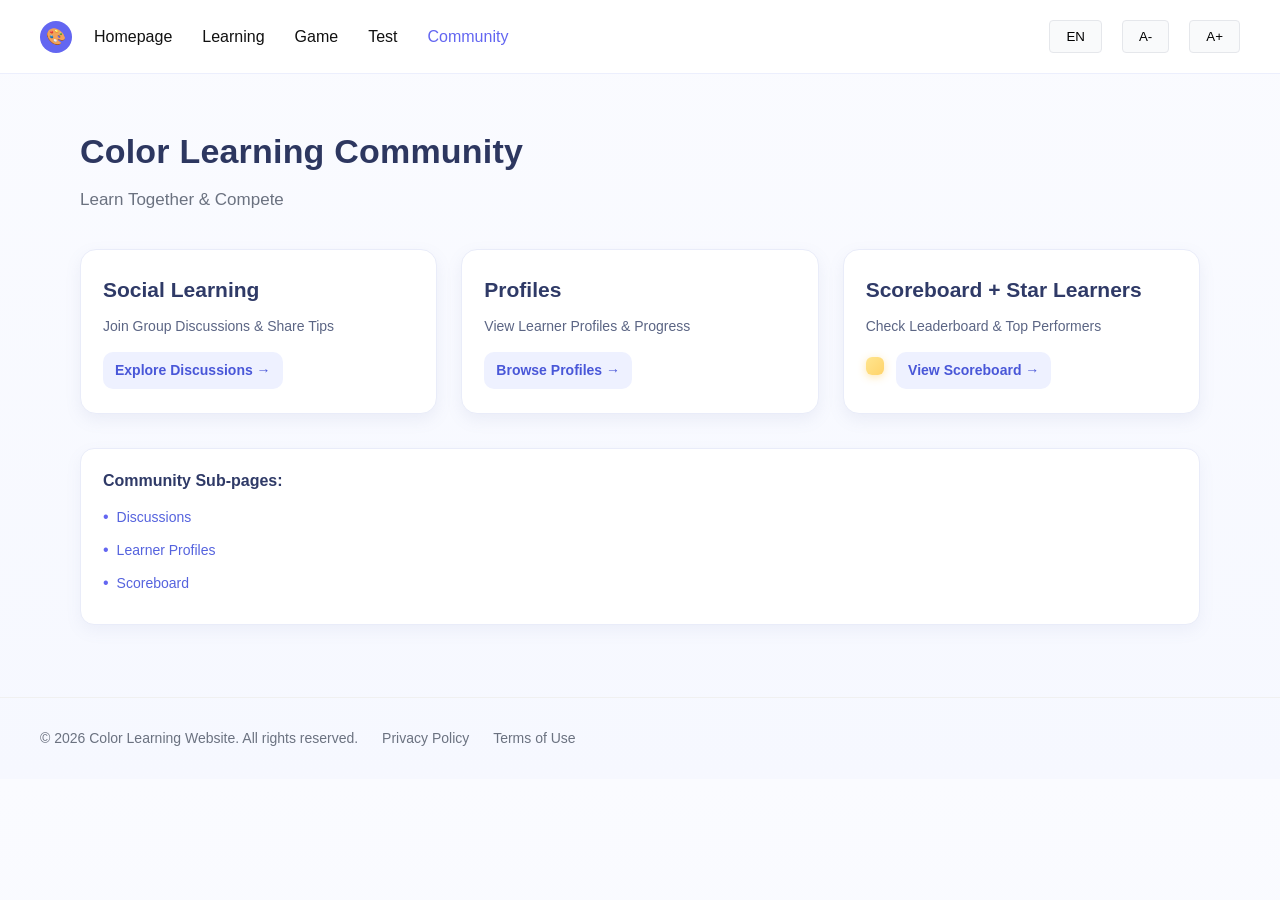
==== color-learning/community.html @ 0b90c2c2 "feat: 美化community界面UI设计" ====
<!DOCTYPE html>
<html lang="en">
<head>
    <meta charset="UTF-8">
    <meta name="viewport" content="width=device-width, initial-scale=1.0">
    <title>Community - Color Learning</title>
    <link rel="stylesheet" href="styles.css">
    <style>
        body {
            font-family: "Inter", "Segoe UI", Arial, sans-serif;
            background: linear-gradient(180deg, #fafbff 0%, #f6f8ff 100%);
            color: #1f2937;
        }

        nav {
            background: rgba(255, 255, 255, 0.88);
            backdrop-filter: blur(6px);
            border-bottom: 1px solid #eceffd;
        }

        .container {
            padding-top: 52px;
            padding-bottom: 72px;
        }

        .page-title {
            font-size: 34px;
            font-weight: 700;
            color: #2d3760;
            margin-bottom: 10px;
            letter-spacing: 0.2px;
        }

        .page-subtitle {
            font-size: 17px;
            color: #6b7280;
            margin-bottom: 36px;
        }

        .community-modules {
            gap: 24px;
            margin-bottom: 34px;
        }

        .module {
            padding: 24px 22px;
            border: 1px solid #e9ecf9;
            border-radius: 16px;
            background: #ffffff;
            box-shadow: 0 6px 16px rgba(115, 126, 175, 0.1);
            transition: transform 0.18s ease, box-shadow 0.2s ease, border-color 0.2s ease;
        }

        .module:hover {
            transform: translateY(-2px);
            box-shadow: 0 12px 22px rgba(115, 126, 175, 0.14);
            border-color: #dce2fb;
        }

        .module h3 {
            margin-bottom: 10px;
            color: #2f3a67;
            font-size: 21px;
        }

        .module p {
            margin-bottom: 14px;
            color: #5b6584;
            line-height: 1.65;
        }

        .module-link {
            display: inline-flex;
            align-items: center;
            gap: 4px;
            padding: 8px 12px;
            border-radius: 10px;
            color: #4957d8;
            font-weight: 600;
            text-decoration: none;
            background: #eef1ff;
            transition: background-color 0.2s ease, color 0.2s ease;
        }

        .module-link:hover {
            text-decoration: none;
            color: #3241c8;
            background: #e4e9ff;
        }

        .star-badge {
            width: 18px;
            height: 18px;
            border-radius: 6px;
            background: linear-gradient(135deg, #ffe58f 0%, #ffd36a 100%);
            box-shadow: 0 2px 8px rgba(255, 201, 82, 0.45);
            margin-right: 8px;
        }

        .subpages-list {
            margin-top: 8px;
            padding: 20px 22px;
            border-top: none;
            border: 1px solid #e9ecf9;
            border-radius: 14px;
            background: #ffffff;
            box-shadow: 0 6px 16px rgba(115, 126, 175, 0.08);
        }

        .subpages-list h4 {
            margin-bottom: 12px;
            color: #2f3a67;
        }

        .subpages-list li {
            margin-bottom: 9px;
        }

        .subpages-list a {
            color: #5563de;
            font-weight: 500;
        }

        .subpages-list a:hover {
            color: #3a49cb;
            text-decoration: underline;
        }
    </style>
</head>
<body>
    <nav>
        <div class="logo">🎨</div>
        <ul>
            <li><a href="index.html">Homepage</a></li>
            <li><a href="learning.html">Learning</a></li>
            <li><a href="game.html">Game</a></li>
            <li><a href="test.html">Test</a></li>
            <li><a href="community.html" class="active">Community</a></li>
        </ul>
        <div class="nav-right">
            <button class="lang-btn">EN</button>
            <button class="font-btn">A-</button>
            <button class="font-btn">A+</button>
        </div>
    </nav>

    <div class="container">
        <h1 class="page-title">Color Learning Community</h1>
        <p class="page-subtitle">Learn Together & Compete</p>

        <div class="community-modules">
            <div class="module">
                <h3>Social Learning</h3>
                <p>Join Group Discussions & Share Tips</p>
                <a href="discussions.html" class="module-link">Explore Discussions →</a>
            </div>
            <div class="module">
                <h3>Profiles</h3>
                <p>View Learner Profiles & Progress</p>
                <a href="profiles.html" class="module-link">Browse Profiles →</a>
            </div>
            <div class="module">
                <h3>Scoreboard + Star Learners</h3>
                <p>Check Leaderboard & Top Performers</p>
                <span class="star-badge"></span>
                <a href="scoreboard.html" class="module-link">View Scoreboard →</a>
            </div>
        </div>

        <div class="subpages-list">
            <h4>Community Sub-pages:</h4>
            <ul>
                <li><a href="discussions.html">Discussions</a></li>
                <li><a href="profiles.html">Learner Profiles</a></li>
                <li><a href="scoreboard.html">Scoreboard</a></li>
            </ul>
        </div>
    </div>

    <footer>
        <p>© 2026 Color Learning Website. All rights reserved.
            <a href="#">Privacy Policy</a>
            <a href="#">Terms of Use</a>
        </p>
    </footer>
</body>
</html>
---- color-learning/styles.css ----
/* ==============================================
   GLOBAL STYLES - Core styling for entire website
   ============================================== */
* {
    margin: 0;
    padding: 0;
    box-sizing: border-box;
    font-family: 'Inter', sans-serif;
}

body {
    background-color: #FFFFFF;
    color: #111111;
    line-height: 1.5;
}

/* Navigator Style*/
nav {
    padding: 20px 40px;
    border-bottom: 1px solid #f0f0f0;
    display: flex;
    align-items: center;
    gap: 12px;
}

.logo {
    width: 32px;
    height: 32px;
    background-color: #6366F1;
    border-radius: 50%;
    display: flex;
    align-items: center;
    justify-content: center;
    color: white;
    font-weight: bold;
    margin-right: 10px;
}

nav ul {
    list-style: none;
    display: flex;
    gap: 30px;
}

nav a {
    text-decoration: none;
    color: #111111;
    font-weight: 500;
    transition: color 0.2s;
}

nav a.active {
    color: #6366F1;
}

nav a:hover {
    color: #6366F1;
    text-decoration: underline;
}

.nav-right {
    margin-left: auto;
    display: flex;
    gap: 20px;
    align-items: center;
}

.lang-btn, .font-btn {
    padding: 8px 16px;
    border: 1px solid #E5E7EB;
    background: #F9FAFB;
    border-radius: 4px;
    cursor: pointer;
    font-weight: 500;
}

/* 页面容器 */
.container {
    max-width: 1200px;
    margin: 0 auto;
    padding: 60px 40px;
}

/* 通用页面标题 */
.page-title {
    font-size: 24px;
    font-weight: 600;
    margin-bottom: 8px;
}

.page-subtitle {
    font-size: 16px;
    color: #6B7280;
    margin-bottom: 50px;
}

/* 返回链接 */
.back-link {
    color: #6366F1;
    text-decoration: none;
    font-size: 14px;
    margin-bottom: 20px;
    display: inline-block;
}

.back-link:hover {
    text-decoration: underline;
}

/* 首页样式 */
.hero {
    display: flex;
    justify-content: space-between;
    align-items: center;
    margin-bottom: 60px;
}

.hero-text h1 {
    font-size: 22px;
    font-weight: 600;
    margin-bottom: 10px;
}

.hero-text p {
    font-size: 16px;
    color: #6B7280;
}

.hero-colors {
    display: flex;
    gap: 20px;
}

.color-block {
    width: 80px;
    height: 80px;
    border-radius: 4px;
}

.red { background-color: #FECDD3; }
.green { background-color: #D1FAE5; }
.blue { background-color: #E0E7FF; }

/* 轮播图样式 */
.carousel {
    display: flex;
    flex-direction: column;
    align-items: center;
    gap: 20px;
    margin-bottom: 60px;
}

.carousel-main {
    display: flex;
    align-items: center;
    gap: 60px;
}

.carousel-btn {
    padding: 10px 20px;
    border: 1px solid #D1D5DB;
    background: #FFFFFF;
    cursor: pointer;
    transition: background 0.2s;
}

.carousel-btn:hover {
    background: #F3F4F6;
}

.carousel-content {
    text-align: center;
}

.carousel-color {
    width: 120px;
    height: 120px;
    margin: 0 auto 15px;
    border-radius: 4px;
}

.carousel-content h3 {
    font-size: 20px;
    font-weight: 600;
    margin-bottom: 8px;
}

.carousel-content p {
    font-size: 14px;
    color: #6B7280;
    margin-bottom: 20px;
}

.carousel-dots {
    display: flex;
    gap: 8px;
}

.dot {
    width: 10px;
    height: 10px;
    border-radius: 50%;
    background: #D1D5DB;
}

.dot.active {
    background: #6366F1;
}

.carousel-desc {
    font-size: 14px;
    color: #6B7280;
    text-align: center;
}

/* 广告横幅 */
.ad-banner {
    text-align: center;
    padding: 10px;
    border-top: 1px solid #f0f0f0;
    font-size: 14px;
    font-weight: 500;
}

/* 学习页面样式 */
.cards-grid {
    display: grid;
    grid-template-columns: repeat(3, 1fr);
    gap: 30px;
}

.card {
    border: 1px solid #E5E7EB;
    padding: 25px;
    border-radius: 4px;
    transition: border-color 0.2s;
}

.card:hover {
    border-color: #6366F1;
}

.card h3 {
    font-size: 20px;
    font-weight: 600;
    margin-bottom: 12px;
}

.card p {
    font-size: 14px;
    color: #4B5563;
}

/* 游戏页面样式 */
.games-grid {
    display: grid;
    grid-template-columns: repeat(2, 1fr);
    gap: 30px;
    margin-bottom: 30px;
}

.game-card {
    display: flex;
    flex-direction: column;
    gap: 15px;
}

.game-color {
    width: 100%;
    height: 180px;
    border-radius: 4px;
}

.game-purple { background-color: #6366F1; }
.game-green { background-color: #22C55E; }

.game-card h3 {
    font-size: 20px;
    font-weight: 600;
}

.game-card p {
    font-size: 14px;
    color: #6B7280;
}

.more-games {
    color: #6366F1;
    text-decoration: none;
    font-size: 16px;
    font-weight: 500;
}

.more-games:hover {
    text-decoration: underline;
}

/* 测试选择页面样式 */
.test-levels {
    display: grid;
    grid-template-columns: repeat(3, 1fr);
    gap: 30px;
    margin-bottom: 60px;
}

.level-card {
    border: 1px solid #E5E7EB;
    padding: 30px;
    border-radius: 12px;
    transition: border-color 0.2s;
    cursor: pointer;
}

.level-card:hover {
    border-color: #6366F1;
}

.level-badge {
    display: inline-block;
    padding: 6px 16px;
    border-radius: 6px;
    font-size: 14px;
    font-weight: 500;
    margin-bottom: 15px;
}

.level-1 { background-color: #E0E7FF; color: #4F46E5; }
.level-2 { background-color: #FEF3C7; color: #D97706; }
.level-3 { background-color: #FEE2E2; color: #DC2626; }

.level-card h3 {
    font-size: 24px;
    font-weight: 600;
    margin-bottom: 12px;
}

.level-card p {
    font-size: 16px;
    color: #6B7280;
    margin-bottom: 20px;
}

.level-card ul {
    list-style: disc;
    margin-left: 20px;
    margin-bottom: 20px;
    color: #4B5563;
}

.level-card li {
    margin-bottom: 8px;
}

.level-meta {
    font-size: 14px;
    color: #6B7280;
}

/* 测试说明页面样式 */
.test-about-container {
    display: grid;
    grid-template-columns: 2fr 1fr;
    gap: 40px;
}

.about-section h2 {
    font-size: 28px;
    font-weight: 600;
    margin-bottom: 20px;
}

.about-section p {
    font-size: 16px;
    color: #6B7280;
    line-height: 1.6;
    margin-bottom: 20px;
}

.features-list {
    list-style: none;
    margin-top: 30px;
}

.features-list li {
    font-size: 16px;
    color: #6B7280;
    margin-bottom: 15px;
    display: flex;
    align-items: center;
    gap: 10px;
}

.features-list li::before {
    content: "✓";
    color: #22C55E;
    font-weight: bold;
    font-size: 20px;
}

.guidelines-card {
    background-color: #E0E7FF;
    padding: 25px;
    border-radius: 12px;
    border-left: 4px solid #6366F1;
}

.guidelines-card h3 {
    font-size: 20px;
    font-weight: 600;
    margin-bottom: 15px;
}

.guidelines-card ul {
    list-style: disc;
    margin-left: 20px;
    color: #374151;
}

.guidelines-card li {
    margin-bottom: 10px;
    font-size: 16px;
}

/* 测试答题页面样式 */
.question-container {
    max-width: 800px;
    margin: 0 auto;
}

.question-header {
    display: flex;
    justify-content: space-between;
    align-items: center;
    margin-bottom: 30px;
}

.question-number {
    font-size: 16px;
    color: #6B7280;
}

.exit-btn {
    padding: 10px 20px;
    border: 1px solid #E5E7EB;
    background: #F3F4F6;
    border-radius: 4px;
    cursor: pointer;
    font-weight: 500;
}

.question-card {
    border: 1px solid #E5E7EB;
    padding: 30px;
    border-radius: 12px;
    margin-bottom: 30px;
}

.question-card h3 {
    font-size: 24px;
    font-weight: 600;
    margin-bottom: 25px;
}

.option {
    border: 1px solid #D1D5DB;
    padding: 15px 20px;
    border-radius: 6px;
    margin-bottom: 15px;
    cursor: pointer;
    transition: all 0.2s;
    font-size: 16px;
}

.option:hover {
    border-color: #6366F1;
}

.option.correct {
    background-color: #D1FAE5;
    border-color: #22C55E;
}

.option.incorrect {
    background-color: #FEE2E2;
    border-color: #EF4444;
}

.feedback-card {
    padding: 20px;
    border-radius: 12px;
    margin-top: 20px;
    display: none;
}

.feedback-card.correct {
    background-color: #D1FAE5;
    border-left: 4px solid #22C55E;
    display: block;
}

.feedback-card.incorrect {
    background-color: #FEE2E2;
    border-left: 4px solid #EF4444;
    display: block;
}

.feedback-card h4 {
    font-size: 16px;
    font-weight: 600;
    margin-bottom: 10px;
}

.feedback-card p {
    font-size: 14px;
    color: #374151;
    line-height: 1.5;
}

.next-btn {
    background-color: #6366F1;
    color: white;
    border: none;
    padding: 12px 25px;
    border-radius: 4px;
    cursor: pointer;
    font-size: 16px;
    font-weight: 500;
    display: none;
}

.next-btn.active {
    display: block;
}

.progress-bar {
    display: flex;
    gap: 8px;
    margin-top: 30px;
}

.progress-dot {
    flex: 1;
    height: 8px;
    background-color: #E5E7EB;
    border-radius: 4px;
}

.progress-dot.active {
    background-color: #6366F1;
}

/* 社区首页样式 */
.community-modules {
    display: grid;
    grid-template-columns: repeat(3, 1fr);
    gap: 30px;
    margin-bottom: 50px;
}

.module {
    padding: 25px 0;
    border-bottom: 1px solid #E5E7EB;
}

.module h3 {
    font-size: 20px;
    font-weight: 600;
    margin-bottom: 12px;
}

.module p {
    font-size: 14px;
    color: #4B5563;
    margin-bottom: 15px;
}

.module-link {
    color: #6366F1;
    text-decoration: none;
    font-size: 14px;
    font-weight: 500;
}

.module-link:hover {
    text-decoration: underline;
}

.star-badge {
    display: inline-block;
    width: 16px;
    height: 16px;
    background-color: #FDE68A;
    border-radius: 2px;
    margin-right: 5px;
}

.subpages-list {
    margin-top: 30px;
    padding-top: 30px;
    border-top: 1px solid #E5E7EB;
}

.subpages-list h4 {
    font-size: 16px;
    font-weight: 600;
    margin-bottom: 15px;
}

.subpages-list ul {
    list-style: none;
}

.subpages-list li {
    margin-bottom: 10px;
}

.subpages-list a {
    color: #6366F1;
    text-decoration: none;
    font-size: 14px;
}

.subpages-list a:hover {
    text-decoration: underline;
}

.subpages-list li::before {
    content: "•";
    color: #6366F1;
    margin-right: 8px;
}

/* 社区讨论页面样式 */
.filter-bar {
    margin-bottom: 30px;
    display: flex;
    gap: 10px;
}

.filter-btn {
    padding: 8px 16px;
    border: 1px solid #E5E7EB;
    background: #FFFFFF;
    border-radius: 4px;
    cursor: pointer;
    font-size: 14px;
}

.filter-btn.active {
    background-color: #6366F1;
    color: white;
    border-color: #6366F1;
}

.discussions-grid {
    display: grid;
    grid-template-columns: repeat(3, 1fr);
    gap: 20px;
    margin-bottom: 40px;
}

.discussion-card {
    padding: 20px 0;
    border-bottom: 1px solid #E5E7EB;
}

.discussion-tag {
    display: inline-block;
    padding: 4px 8px;
    background-color: #E0E7FF;
    color: #4F46E5;
    border-radius: 4px;
    font-size: 12px;
    margin-bottom: 10px;
}

.discussion-card h3 {
    font-size: 18px;
    font-weight: 600;
    margin-bottom: 8px;
}

.discussion-meta {
    font-size: 14px;
    color: #6B7280;
    margin-bottom: 10px;
}

.view-link {
    color: #6366F1;
    text-decoration: none;
    font-size: 14px;
    float: right;
}

.view-link:hover {
    text-decoration: underline;
}

.new-discussion-btn {
    background-color: #6366F1;
    color: white;
    border: none;
    padding: 12px 25px;
    border-radius: 4px;
    cursor: pointer;
    font-size: 14px;
    font-weight: 500;
}

/* 学习者档案页面样式 */
.profiles-grid {
    display: grid;
    grid-template-columns: repeat(3, 1fr);
    gap: 30px;
}

.profile-card {
    padding: 20px 0;
    border-bottom: 1px solid #E5E7EB;
}

.profile-level {
    display: inline-block;
    padding: 4px 8px;
    border-radius: 4px;
    font-size: 12px;
    font-weight: 500;
    margin-bottom: 10px;
}

.level-beginner { background-color: #FEE2E2; color: #DC2626; }
.level-intermediate { background-color: #E0E7FF; color: #4F46E5; }
.level-advanced { background-color: #D1FAE5; color: #065F46; }
.level-expert { background-color: #FEF3C7; color: #D97706; }

.profile-card h3 {
    font-size: 20px;
    font-weight: 600;
    margin-bottom: 15px;
}

.profile-stats {
    font-size: 14px;
    color: #4B5563;
    margin-bottom: 15px;
    line-height: 1.8;
}

/* 排行榜页面样式 */
.scoreboard-container {
    display: grid;
    grid-template-columns: 2fr 1fr;
    gap: 40px;
}

.leaderboard-table {
    width: 100%;
    border-collapse: collapse;
    margin-bottom: 30px;
}

.leaderboard-table tr {
    border-bottom: 1px solid #E5E7EB;
}

.leaderboard-table td {
    padding: 15px 10px;
    font-size: 14px;
}

.leaderboard-rank {
    font-weight: 600;
    width: 50px;
}

.rank-1 { background-color: #FEF3C7; }
.rank-2 { background-color: #E5E7EB; }
.rank-3 { background-color: #FED7AA; }

.star-card {
    background-color: #FFFFFF;
    border: 1px solid #E5E7EB;
    padding: 20px;
    border-radius: 4px;
    margin-bottom: 15px;
}

.star-card h4 {
    font-size: 16px;
    font-weight: 600;
    margin-bottom: 10px;
}

.star-card p {
    font-size: 14px;
    color: #6B7280;
}

.time-periods {
    margin-top: 30px;
}

.time-periods h3 {
    font-size: 18px;
    font-weight: 600;
    margin-bottom: 15px;
}

.time-btn {
    display: block;
    width: 100%;
    padding: 10px;
    border: 1px solid #E5E7EB;
    background: #FFFFFF;
    text-align: left;
    margin-bottom: 8px;
    cursor: pointer;
    border-radius: 4px;
}

/* 页脚样式 */
footer {
    padding: 30px 40px;
    border-top: 1px solid #f0f0f0;
    font-size: 14px;
    color: #6B7280;
}

footer a {
    color: #6B7280;
    text-decoration: none;
    margin-left: 20px;
}

footer a:hover {
    color: #6366F1;
    text-decoration: underline;
}

/* 响应式样式 */
@media (max-width: 768px) {
    .hero {
        flex-direction: column;
        gap: 30px;
        text-align: center;
    }
    
    .cards-grid, 
    .games-grid, 
    .test-levels, 
    .community-modules, 
    .discussions-grid, 
    .profiles-grid, 
    .scoreboard-container, 
    .test-about-container {
        grid-template-columns: 1fr;
    }

    .usp-grid {
        grid-template-columns: 1fr 1fr;
    }

    .promo-card {
        padding: 30px 24px;
    }
}

/* ==============================================
   USP Section - Core Unique Selling Points
   ============================================== */
.usp-section {
    max-width: 1200px;
    margin: 0 auto;
    padding: 60px 40px;
}

.usp-heading {
    font-size: 22px;
    font-weight: 600;
    text-align: center;
    margin-bottom: 40px;
}

.usp-grid {
    display: grid;
    grid-template-columns: repeat(4, 1fr);
    gap: 30px;
}

.usp-item {
    text-align: center;
    padding: 30px 20px;
    border: 1px solid #E5E7EB;
    border-radius: 8px;
    transition: border-color 0.2s, box-shadow 0.2s;
}

.usp-item:hover {
    border-color: #6366F1;
    box-shadow: 0 2px 12px rgba(99, 102, 241, 0.08);
}

.usp-icon {
    font-size: 32px;
    margin-bottom: 16px;
}

.usp-item h3 {
    font-size: 16px;
    font-weight: 600;
    margin-bottom: 8px;
}

.usp-item p {
    font-size: 14px;
    color: #6B7280;
    line-height: 1.5;
}

/* ==============================================
   Showcase Section - Animated Slideshow
   ============================================== */
.showcase-section {
    max-width: 1200px;
    margin: 0 auto;
    padding: 60px 40px;
}

.showcase-heading {
    font-size: 22px;
    font-weight: 600;
    text-align: center;
    margin-bottom: 40px;
}

.showcase-slider {
    overflow: hidden;
    position: relative;
}

.showcase-track {
    display: flex;
    transition: transform 0.6s cubic-bezier(0.4, 0, 0.2, 1);
}

.showcase-slide {
    min-width: 100%;
    display: flex;
    flex-direction: column;
    align-items: center;
    text-align: center;
    padding: 20px 60px 30px;
}

.showcase-visual {
    width: 200px;
    height: 160px;
    display: flex;
    align-items: center;
    justify-content: center;
    margin-bottom: 24px;
}

.showcase-color-ring {
    position: relative;
    width: 120px;
    height: 120px;
    animation: colorRingSpin 8s linear infinite;
}

.showcase-color-ring span {
    position: absolute;
    width: 36px;
    height: 36px;
    border-radius: 50%;
    display: flex;
    align-items: center;
    justify-content: center;
    font-weight: 700;
    font-size: 14px;
    color: #fff;
    background: var(--clr);
    left: 50%;
    top: 50%;
    transform: translate(-50%, -50%) rotate(var(--angle)) translateY(-50px) rotate(calc(-1 * var(--angle)));
    animation: colorPulse 2s ease-in-out infinite alternate;
}

@keyframes colorRingSpin {
    from { transform: rotate(0deg); }
    to { transform: rotate(360deg); }
}

@keyframes colorPulse {
    from { transform: translate(-50%, -50%) rotate(var(--angle)) translateY(-50px) rotate(calc(-1 * var(--angle))) scale(1); }
    to { transform: translate(-50%, -50%) rotate(var(--angle)) translateY(-50px) rotate(calc(-1 * var(--angle))) scale(1.12); }
}

.showcase-puzzle {
    display: flex;
    gap: 12px;
}

.puzzle-piece {
    width: 48px;
    height: 48px;
    border-radius: 8px;
    animation: puzzleBounce 1.6s ease-in-out infinite alternate;
}

.puzzle-piece:nth-child(2) { animation-delay: 0.2s; }
.puzzle-piece:nth-child(3) { animation-delay: 0.4s; }

@keyframes puzzleBounce {
    from { transform: translateY(0); }
    to { transform: translateY(-12px); }
}

.showcase-chart {
    display: flex;
    align-items: flex-end;
    gap: 14px;
    height: 100px;
}

.chart-bar {
    width: 24px;
    border-radius: 4px 4px 0 0;
    background: #6366F1;
    height: var(--h);
    animation: chartGrow 1.2s ease-out forwards;
    animation-delay: 0.3s;
    transform-origin: bottom;
    transform: scaleY(0);
}

.chart-bar:nth-child(2) { animation-delay: 0.5s; }
.chart-bar:nth-child(3) { animation-delay: 0.7s; }
.chart-bar:nth-child(4) { animation-delay: 0.9s; }

@keyframes chartGrow {
    to { transform: scaleY(1); }
}

.showcase-slide h3 {
    font-size: 20px;
    font-weight: 600;
    margin-bottom: 8px;
}

.showcase-slide p {
    font-size: 14px;
    color: #6B7280;
    max-width: 400px;
}

.showcase-controls {
    display: flex;
    align-items: center;
    justify-content: center;
    gap: 16px;
    margin-top: 24px;
}

.showcase-btn {
    width: 36px;
    height: 36px;
    border: 1px solid #D1D5DB;
    background: #FFFFFF;
    border-radius: 50%;
    cursor: pointer;
    font-size: 18px;
    display: flex;
    align-items: center;
    justify-content: center;
    transition: background 0.2s;
}

.showcase-btn:hover {
    background: #F3F4F6;
}

.showcase-dots {
    display: flex;
    gap: 8px;
}

.showcase-dot {
    width: 10px;
    height: 10px;
    border-radius: 50%;
    background: #D1D5DB;
    cursor: pointer;
    transition: background 0.2s;
}

.showcase-dot.active {
    background: #6366F1;
}

/* ==============================================
   Promo Section - New Member Bonus
   ============================================== */
.promo-section {
    max-width: 1200px;
    margin: 0 auto;
    padding: 60px 40px;
}

.promo-card {
    background: linear-gradient(135deg, #E0E7FF 0%, #F5F3FF 50%, #EDE9FE 100%);
    border-radius: 12px;
    padding: 48px;
    text-align: center;
}

.promo-badge {
    display: inline-block;
    padding: 6px 18px;
    background: #6366F1;
    color: #FFFFFF;
    border-radius: 20px;
    font-size: 14px;
    font-weight: 500;
    margin-bottom: 20px;
}

.promo-title {
    font-size: 24px;
    font-weight: 600;
    margin-bottom: 24px;
}

.promo-perks {
    list-style: none;
    max-width: 420px;
    margin: 0 auto 28px;
    text-align: left;
}

.promo-perks li {
    font-size: 15px;
    color: #374151;
    padding: 8px 0;
    display: flex;
    align-items: center;
    gap: 10px;
}

.promo-check {
    color: #22C55E;
    font-weight: 700;
    font-size: 16px;
}

.promo-cta {
    display: inline-block;
    padding: 12px 32px;
    background: #6366F1;
    color: #FFFFFF;
    text-decoration: none;
    border-radius: 6px;
    font-weight: 500;
    font-size: 16px;
    transition: background 0.2s;
}

.promo-cta:hover {
    background: #4F46E5;
}

/* ==============================================
   Breadcrumb Navigation
   ============================================== */
.breadcrumb {
    max-width: 1200px;
    margin: 0 auto;
    padding: 12px 40px;
    font-size: 13px;
    color: #9CA3AF;
    display: flex;
    align-items: center;
    gap: 8px;
}

.breadcrumb a {
    color: #6366F1;
    text-decoration: none;
    transition: color 0.2s;
}

.breadcrumb a:hover {
    text-decoration: underline;
}

.breadcrumb-sep {
    color: #D1D5DB;
}

.breadcrumb-current {
    color: #6B7280;
    font-weight: 500;
}

/* ==============================================
   High Contrast Mode
   ============================================== */
body.high-contrast {
    background-color: #000000;
    color: #FFFFFF;
}

body.high-contrast nav {
    border-bottom-color: #555555;
}

body.high-contrast nav a {
    color: #FFFFFF;
}

body.high-contrast nav a.active,
body.high-contrast nav a:hover {
    color: #FFD700;
}

body.high-contrast .logo {
    background-color: #FFD700;
    color: #000000;
}

body.high-contrast .lang-btn,
body.high-contrast .font-btn {
    background: #1A1A1A;
    border-color: #555555;
    color: #FFFFFF;
}

body.high-contrast .font-btn.active {
    background: #FFD700;
    color: #000000;
    border-color: #FFD700;
}

body.high-contrast .breadcrumb a {
    color: #FFD700;
}

body.high-contrast .breadcrumb-current {
    color: #CCCCCC;
}

body.high-contrast .breadcrumb-sep {
    color: #555555;
}

body.high-contrast .hero-text p,
body.high-contrast .carousel-content p,
body.high-contrast .carousel-desc {
    color: #CCCCCC;
}

body.high-contrast .carousel-btn {
    background: #1A1A1A;
    border-color: #555555;
    color: #FFFFFF;
}

body.high-contrast .carousel-btn:hover {
    background: #333333;
}

body.high-contrast .dot {
    background: #555555;
}

body.high-contrast .dot.active {
    background: #FFD700;
}

body.high-contrast .usp-item {
    border-color: #555555;
}

body.high-contrast .usp-item:hover {
    border-color: #FFD700;
    box-shadow: 0 2px 12px rgba(255, 215, 0, 0.15);
}

body.high-contrast .usp-item p {
    color: #CCCCCC;
}

body.high-contrast .showcase-slide p {
    color: #CCCCCC;
}

body.high-contrast .showcase-btn {
    background: #1A1A1A;
    border-color: #555555;
    color: #FFFFFF;
}

body.high-contrast .showcase-btn:hover {
    background: #333333;
}

body.high-contrast .showcase-dot {
    background: #555555;
}

body.high-contrast .showcase-dot.active {
    background: #FFD700;
}

body.high-contrast .promo-card {
    background: linear-gradient(135deg, #1A1A2E 0%, #16213E 50%, #0F3460 100%);
}

body.high-contrast .promo-perks li {
    color: #CCCCCC;
}

body.high-contrast .promo-check {
    color: #FFD700;
}

body.high-contrast .promo-cta {
    background: #FFD700;
    color: #000000;
}

body.high-contrast .promo-cta:hover {
    background: #FFC107;
}

body.high-contrast .ad-banner {
    border-top-color: #555555;
    color: #FFFFFF;
}

body.high-contrast footer {
    border-top-color: #555555;
    color: #999999;
}

body.high-contrast footer a {
    color: #FFD700;
}

body.high-contrast footer a:hover {
    color: #FFC107;
}
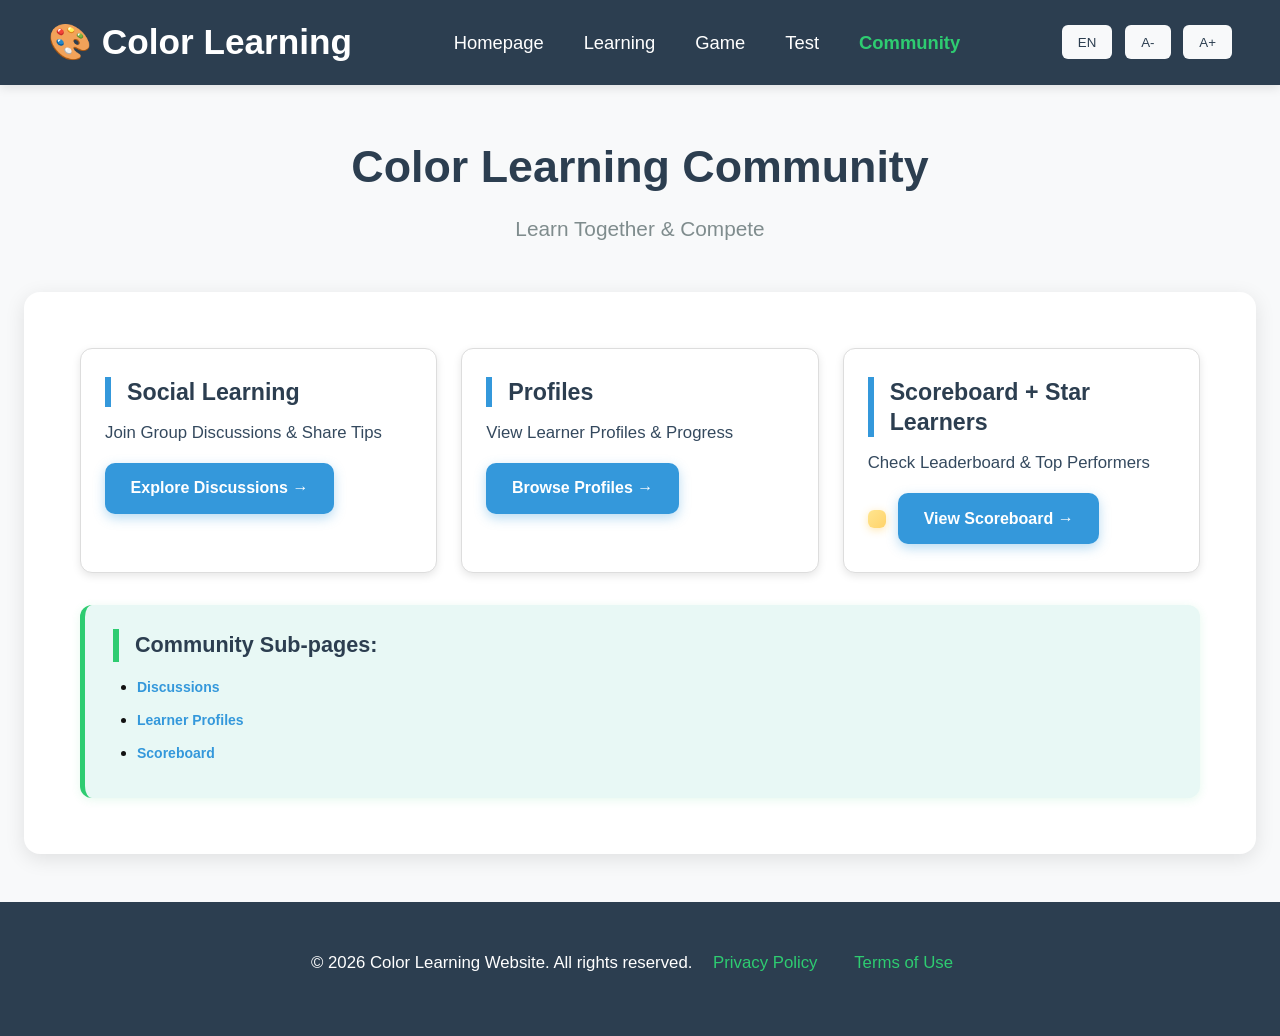
==== commit b3bad2cd: "完善community界面UI设计" ====
--- a/color-learning/community.html
+++ b/color-learning/community.html
@@ -5,131 +5,11 @@
     <meta name="viewport" content="width=device-width, initial-scale=1.0">
     <title>Community - Color Learning</title>
     <link rel="stylesheet" href="styles.css">
-    <style>
-        body {
-            font-family: "Inter", "Segoe UI", Arial, sans-serif;
-            background: linear-gradient(180deg, #fafbff 0%, #f6f8ff 100%);
-            color: #1f2937;
-        }
-
-        nav {
-            background: rgba(255, 255, 255, 0.88);
-            backdrop-filter: blur(6px);
-            border-bottom: 1px solid #eceffd;
-        }
-
-        .container {
-            padding-top: 52px;
-            padding-bottom: 72px;
-        }
-
-        .page-title {
-            font-size: 34px;
-            font-weight: 700;
-            color: #2d3760;
-            margin-bottom: 10px;
-            letter-spacing: 0.2px;
-        }
-
-        .page-subtitle {
-            font-size: 17px;
-            color: #6b7280;
-            margin-bottom: 36px;
-        }
-
-        .community-modules {
-            gap: 24px;
-            margin-bottom: 34px;
-        }
-
-        .module {
-            padding: 24px 22px;
-            border: 1px solid #e9ecf9;
-            border-radius: 16px;
-            background: #ffffff;
-            box-shadow: 0 6px 16px rgba(115, 126, 175, 0.1);
-            transition: transform 0.18s ease, box-shadow 0.2s ease, border-color 0.2s ease;
-        }
-
-        .module:hover {
-            transform: translateY(-2px);
-            box-shadow: 0 12px 22px rgba(115, 126, 175, 0.14);
-            border-color: #dce2fb;
-        }
-
-        .module h3 {
-            margin-bottom: 10px;
-            color: #2f3a67;
-            font-size: 21px;
-        }
-
-        .module p {
-            margin-bottom: 14px;
-            color: #5b6584;
-            line-height: 1.65;
-        }
-
-        .module-link {
-            display: inline-flex;
-            align-items: center;
-            gap: 4px;
-            padding: 8px 12px;
-            border-radius: 10px;
-            color: #4957d8;
-            font-weight: 600;
-            text-decoration: none;
-            background: #eef1ff;
-            transition: background-color 0.2s ease, color 0.2s ease;
-        }
-
-        .module-link:hover {
-            text-decoration: none;
-            color: #3241c8;
-            background: #e4e9ff;
-        }
-
-        .star-badge {
-            width: 18px;
-            height: 18px;
-            border-radius: 6px;
-            background: linear-gradient(135deg, #ffe58f 0%, #ffd36a 100%);
-            box-shadow: 0 2px 8px rgba(255, 201, 82, 0.45);
-            margin-right: 8px;
-        }
-
-        .subpages-list {
-            margin-top: 8px;
-            padding: 20px 22px;
-            border-top: none;
-            border: 1px solid #e9ecf9;
-            border-radius: 14px;
-            background: #ffffff;
-            box-shadow: 0 6px 16px rgba(115, 126, 175, 0.08);
-        }
-
-        .subpages-list h4 {
-            margin-bottom: 12px;
-            color: #2f3a67;
-        }
-
-        .subpages-list li {
-            margin-bottom: 9px;
-        }
-
-        .subpages-list a {
-            color: #5563de;
-            font-weight: 500;
-        }
-
-        .subpages-list a:hover {
-            color: #3a49cb;
-            text-decoration: underline;
-        }
-    </style>
+    <link rel="stylesheet" href="community-pages.css">
 </head>
-<body>
+<body class="community-pages-body">
     <nav>
-        <div class="logo">🎨</div>
+        <div class="logo">🎨 Color Learning</div>
         <ul>
             <li><a href="index.html">Homepage</a></li>
             <li><a href="learning.html">Learning</a></li>
@@ -148,32 +28,34 @@
         <h1 class="page-title">Color Learning Community</h1>
         <p class="page-subtitle">Learn Together & Compete</p>
 
-        <div class="community-modules">
-            <div class="module">
-                <h3>Social Learning</h3>
-                <p>Join Group Discussions & Share Tips</p>
-                <a href="discussions.html" class="module-link">Explore Discussions →</a>
+        <div class="content-section">
+            <div class="community-modules">
+                <div class="module">
+                    <h3>Social Learning</h3>
+                    <p>Join Group Discussions & Share Tips</p>
+                    <a href="discussions.html" class="module-link">Explore Discussions →</a>
+                </div>
+                <div class="module">
+                    <h3>Profiles</h3>
+                    <p>View Learner Profiles & Progress</p>
+                    <a href="profiles.html" class="module-link">Browse Profiles →</a>
+                </div>
+                <div class="module">
+                    <h3>Scoreboard + Star Learners</h3>
+                    <p>Check Leaderboard & Top Performers</p>
+                    <span class="star-badge"></span>
+                    <a href="scoreboard.html" class="module-link">View Scoreboard →</a>
+                </div>
             </div>
-            <div class="module">
-                <h3>Profiles</h3>
-                <p>View Learner Profiles & Progress</p>
-                <a href="profiles.html" class="module-link">Browse Profiles →</a>
+
+            <div class="subpages-list">
+                <h4>Community Sub-pages:</h4>
+                <ul>
+                    <li><a href="discussions.html">Discussions</a></li>
+                    <li><a href="profiles.html">Learner Profiles</a></li>
+                    <li><a href="scoreboard.html">Scoreboard</a></li>
+                </ul>
             </div>
-            <div class="module">
-                <h3>Scoreboard + Star Learners</h3>
-                <p>Check Leaderboard & Top Performers</p>
-                <span class="star-badge"></span>
-                <a href="scoreboard.html" class="module-link">View Scoreboard →</a>
-            </div>
-        </div>
-
-        <div class="subpages-list">
-            <h4>Community Sub-pages:</h4>
-            <ul>
-                <li><a href="discussions.html">Discussions</a></li>
-                <li><a href="profiles.html">Learner Profiles</a></li>
-                <li><a href="scoreboard.html">Scoreboard</a></li>
-            </ul>
         </div>
     </div>
 
@@ -184,4 +66,4 @@
         </p>
     </footer>
 </body>
-</html>+</html>
--- a/color-learning/community-pages.css
+++ b/color-learning/community-pages.css
@@ -0,0 +1,722 @@
+/* Shared shell: Community hub + discussions / profiles / scoreboard */
+:root {
+    --primary: #2c3e50;
+    --secondary: #3498db;
+    --accent: #2ecc71;
+    --light: #f8f9fa;
+    --dark: #34495e;
+    --gray: #7f8c8d;
+    --white: #ffffff;
+    --border: #ddd;
+    --shadow: rgba(0, 0, 0, 0.1);
+    --callout-bg: #e8f8f5;
+}
+
+.community-pages-body * {
+    box-sizing: border-box;
+}
+
+.community-pages-body {
+    margin: 0;
+    scroll-behavior: smooth;
+    background-color: var(--light);
+    font-size: 100%;
+    font-family: 'Segoe UI', Roboto, Arial, sans-serif;
+}
+
+.community-pages-body nav {
+    display: flex;
+    align-items: center;
+    justify-content: space-between;
+    padding: 1rem 3rem;
+    background: var(--primary);
+    color: var(--white);
+    position: sticky;
+    top: 0;
+    z-index: 999;
+    box-shadow: 0 3px 10px var(--shadow);
+    border-bottom: none;
+}
+
+.community-pages-body .logo {
+    font-size: 2.2rem;
+    font-weight: bold;
+    display: flex;
+    align-items: center;
+    gap: 0.6rem;
+    color: var(--white);
+    width: auto;
+    height: auto;
+    margin-right: 0;
+    background: none;
+    border-radius: 0;
+}
+
+.community-pages-body nav ul {
+    display: flex;
+    list-style: none;
+    gap: 2.5rem;
+}
+
+.community-pages-body nav a {
+    color: var(--white);
+    text-decoration: none;
+    font-size: 1.15rem;
+    padding: 0.6rem 0;
+    font-weight: 500;
+}
+
+.community-pages-body nav a.active {
+    color: var(--accent);
+    font-weight: 600;
+}
+
+.community-pages-body nav a:hover {
+    color: var(--secondary);
+    text-decoration: none;
+}
+
+.community-pages-body .nav-right {
+    margin-left: 0;
+    display: flex;
+    gap: 0.8rem;
+    align-items: center;
+}
+
+.community-pages-body .lang-btn,
+.community-pages-body .font-btn {
+    padding: 0.6rem 1rem;
+    border: none;
+    border-radius: 6px;
+    cursor: pointer;
+    background: var(--light);
+    color: var(--primary);
+    font-weight: 500;
+}
+
+.community-pages-body .lang-btn:hover,
+.community-pages-body .font-btn:hover {
+    background: var(--secondary);
+    color: var(--white);
+}
+
+.community-pages-body .container {
+    max-width: 1400px;
+    margin: 3rem auto;
+    padding: 0 1.5rem;
+}
+
+.community-pages-body .page-title {
+    text-align: center;
+    font-size: 2.8rem;
+    color: var(--primary);
+    margin-bottom: 0.8rem;
+    font-weight: 700;
+}
+
+.community-pages-body .page-subtitle {
+    text-align: center;
+    color: var(--gray);
+    margin-bottom: 3rem;
+    font-size: 1.3rem;
+}
+
+.community-pages-body .content-section {
+    background: var(--white);
+    padding: 3.5rem;
+    border-radius: 16px;
+    box-shadow: 0 5px 20px var(--shadow);
+    margin-bottom: 3rem;
+}
+
+.community-pages-body .back-link {
+    display: inline-block;
+    margin-bottom: 1.75rem;
+    color: var(--secondary);
+    font-weight: 600;
+    text-decoration: none;
+    font-size: 1.05rem;
+}
+
+.community-pages-body .back-link:hover {
+    text-decoration: underline;
+    color: #2980b9;
+}
+
+/* Community index */
+.community-pages-body .community-modules {
+    display: grid;
+    grid-template-columns: repeat(3, 1fr);
+    gap: 1.5rem;
+    margin-bottom: 2rem;
+}
+
+.community-pages-body .module {
+    padding: 1.75rem 1.5rem;
+    border: 1px solid var(--border);
+    border-radius: 12px;
+    background: var(--white);
+    box-shadow: 0 3px 8px var(--shadow);
+    transition: transform 0.2s ease, box-shadow 0.2s ease;
+    border-bottom: 1px solid var(--border);
+}
+
+.community-pages-body .module:hover {
+    transform: translateY(-3px);
+    box-shadow: 0 8px 18px var(--shadow);
+}
+
+.community-pages-body .module h3 {
+    margin-bottom: 0.75rem;
+    color: var(--primary);
+    font-size: 1.45rem;
+    border-left: 6px solid var(--secondary);
+    padding-left: 1rem;
+    line-height: 1.3;
+}
+
+.community-pages-body .module p {
+    margin-bottom: 1rem;
+    color: var(--dark);
+    line-height: 1.65;
+    font-size: 1.05rem;
+}
+
+.community-pages-body .module-link {
+    display: inline-flex;
+    align-items: center;
+    gap: 0.35rem;
+    padding: 0.85rem 1.6rem;
+    border-radius: 10px;
+    font-size: 1rem;
+    font-weight: 600;
+    text-decoration: none;
+    background: var(--secondary);
+    color: var(--white);
+    box-shadow: 0 4px 12px rgba(52, 152, 219, 0.35);
+    transition: background 0.2s ease, transform 0.2s ease, box-shadow 0.2s ease;
+}
+
+.community-pages-body .module-link:hover {
+    background: #2980b9;
+    color: var(--white);
+    transform: translateY(-2px);
+    box-shadow: 0 6px 16px rgba(52, 152, 219, 0.45);
+    text-decoration: none;
+}
+
+.community-pages-body .star-badge {
+    width: 18px;
+    height: 18px;
+    border-radius: 6px;
+    background: linear-gradient(135deg, #ffe58f 0%, #ffd36a 100%);
+    box-shadow: 0 2px 8px rgba(255, 201, 82, 0.45);
+    margin-right: 8px;
+    display: inline-block;
+    vertical-align: middle;
+}
+
+.community-pages-body .subpages-list {
+    margin-top: 0.5rem;
+    padding: 1.5rem 1.75rem;
+    border-radius: 12px;
+    background: var(--callout-bg);
+    border-left: 5px solid var(--accent);
+    box-shadow: 0 2px 10px rgba(46, 204, 113, 0.12);
+    border-top: none;
+}
+
+.community-pages-body .subpages-list h4 {
+    margin-bottom: 0.85rem;
+    color: var(--primary);
+    font-size: 1.35rem;
+    border-left: 6px solid var(--accent);
+    padding-left: 1rem;
+}
+
+.community-pages-body .subpages-list ul {
+    list-style: disc;
+    padding-left: 1.5rem;
+}
+
+.community-pages-body .subpages-list li {
+    margin-bottom: 0.55rem;
+}
+
+.community-pages-body .subpages-list li::before {
+    display: none;
+}
+
+.community-pages-body .subpages-list a {
+    color: var(--secondary);
+    font-weight: 600;
+    text-decoration: none;
+}
+
+.community-pages-body .subpages-list a:hover {
+    text-decoration: underline;
+    color: #2980b9;
+}
+
+/* Discussions */
+.community-pages-body .filter-bar {
+    flex-wrap: wrap;
+    gap: 0.65rem;
+    margin-bottom: 1.75rem;
+}
+
+.community-pages-body .filter-btn {
+    padding: 0.65rem 1.15rem;
+    border: 1px solid var(--border);
+    background: var(--white);
+    border-radius: 10px;
+    cursor: pointer;
+    font-size: 0.95rem;
+    font-weight: 600;
+    color: var(--dark);
+    box-shadow: 0 2px 6px var(--shadow);
+    transition: transform 0.15s ease, box-shadow 0.2s ease, background 0.2s ease, color 0.2s ease;
+}
+
+.community-pages-body .filter-btn:hover {
+    border-color: var(--secondary);
+    transform: translateY(-1px);
+}
+
+.community-pages-body .filter-btn.active {
+    background: var(--secondary);
+    color: var(--white);
+    border-color: var(--secondary);
+    box-shadow: 0 4px 14px rgba(52, 152, 219, 0.35);
+}
+
+.community-pages-body .discussions-grid {
+    gap: 1.5rem;
+    margin-bottom: 2rem;
+}
+
+.community-pages-body .discussion-card {
+    display: flex;
+    flex-direction: column;
+    padding: 1.75rem 1.5rem;
+    border: 1px solid var(--border);
+    border-radius: 12px;
+    background: var(--white);
+    box-shadow: 0 3px 8px var(--shadow);
+    transition: transform 0.2s ease, box-shadow 0.2s ease;
+    border-bottom: 1px solid var(--border);
+}
+
+.community-pages-body .discussion-card:hover {
+    transform: translateY(-3px);
+    box-shadow: 0 8px 18px var(--shadow);
+}
+
+.community-pages-body .discussion-tag {
+    background: rgba(52, 152, 219, 0.12);
+    color: #2980b9;
+    border-radius: 8px;
+    font-weight: 600;
+    font-size: 0.8rem;
+    padding: 0.35rem 0.65rem;
+}
+
+.community-pages-body .discussion-card h3 {
+    font-size: 1.35rem;
+    font-weight: 700;
+    color: var(--primary);
+    margin-top: 0.75rem;
+    margin-bottom: 0.5rem;
+    border-left: 6px solid var(--secondary);
+    padding-left: 1rem;
+    line-height: 1.3;
+}
+
+.community-pages-body .discussion-meta {
+    color: var(--gray);
+    font-size: 0.95rem;
+    margin-bottom: 1rem;
+}
+
+.community-pages-body .discussion-card .view-link {
+    float: none;
+    align-self: flex-start;
+    margin-top: auto;
+    padding: 0.65rem 1.35rem;
+    border-radius: 10px;
+    font-size: 0.95rem;
+    font-weight: 600;
+    color: var(--white);
+    background: var(--secondary);
+    text-decoration: none;
+    box-shadow: 0 3px 10px rgba(52, 152, 219, 0.3);
+    transition: background 0.2s ease, transform 0.2s ease;
+}
+
+.community-pages-body .discussion-card .view-link:hover {
+    background: #2980b9;
+    text-decoration: none;
+    transform: translateY(-2px);
+}
+
+.community-pages-body .new-discussion-btn {
+    display: block;
+    margin: 0 auto;
+    padding: 0.9rem 2rem;
+    border: none;
+    border-radius: 10px;
+    font-size: 1rem;
+    font-weight: 600;
+    cursor: pointer;
+    background: var(--accent);
+    color: var(--white);
+    box-shadow: 0 4px 14px rgba(46, 204, 113, 0.35);
+    transition: background 0.2s ease, transform 0.2s ease, box-shadow 0.2s ease;
+}
+
+.community-pages-body .new-discussion-btn:hover {
+    background: #27ae60;
+    transform: translateY(-2px);
+    box-shadow: 0 6px 18px rgba(46, 204, 113, 0.4);
+}
+
+.community-pages-body .discussion-modal-content {
+    border-radius: 16px;
+    padding: 1.75rem;
+    box-shadow: 0 12px 40px rgba(0, 0, 0, 0.2);
+}
+
+.community-pages-body .discussion-modal-header h2 {
+    color: var(--primary);
+    border-left: 6px solid var(--secondary);
+    padding-left: 1rem;
+    font-size: 1.5rem;
+}
+
+.community-pages-body .discussion-close-btn {
+    border: 1px solid var(--border);
+    background: var(--light);
+    color: var(--primary);
+    border-radius: 10px;
+}
+
+.community-pages-body .discussion-close-btn:hover {
+    background: #ecf0f1;
+}
+
+.community-pages-body .discussion-modal-tag {
+    color: var(--gray);
+    font-weight: 600;
+}
+
+.community-pages-body .discussion-modal-meta {
+    color: var(--gray);
+}
+
+.community-pages-body .new-discussion-form input,
+.community-pages-body .new-discussion-form textarea {
+    border: 1px solid var(--border);
+    border-radius: 10px;
+}
+
+.community-pages-body .secondary-btn {
+    border-radius: 10px;
+    border: 1px solid var(--border);
+    background: var(--white);
+    color: var(--dark);
+    font-weight: 600;
+}
+
+.community-pages-body .secondary-btn:hover {
+    background: var(--light);
+}
+
+.community-pages-body .primary-btn {
+    border-radius: 10px;
+    background: var(--secondary);
+    color: var(--white);
+    font-weight: 600;
+    box-shadow: 0 4px 12px rgba(52, 152, 219, 0.3);
+}
+
+.community-pages-body .primary-btn:hover {
+    background: #2980b9;
+}
+
+/* Profiles */
+.community-pages-body .profiles-grid {
+    gap: 1.5rem;
+}
+
+.community-pages-body .profile-card {
+    padding: 1.75rem 1.5rem;
+    border: 1px solid var(--border);
+    border-radius: 12px;
+    background: var(--white);
+    box-shadow: 0 3px 8px var(--shadow);
+    transition: transform 0.2s ease, box-shadow 0.2s ease;
+    border-bottom: 1px solid var(--border);
+}
+
+.community-pages-body .profile-card:hover {
+    transform: translateY(-3px);
+    box-shadow: 0 8px 18px var(--shadow);
+    border-color: #bdc3c7;
+}
+
+.community-pages-body .profile-card h3 {
+    font-size: 1.35rem;
+    color: var(--primary);
+    margin-bottom: 0.65rem;
+    border-left: 6px solid var(--secondary);
+    padding-left: 1rem;
+    line-height: 1.3;
+}
+
+.community-pages-body .profile-level {
+    border-radius: 8px;
+    font-weight: 600;
+}
+
+.community-pages-body .level-intermediate {
+    background: rgba(52, 152, 219, 0.12);
+    color: #2980b9;
+}
+
+.community-pages-body .profile-stats {
+    font-size: 0.95rem;
+    color: var(--dark);
+    line-height: 1.65;
+}
+
+.community-pages-body .profile-bio,
+.community-pages-body .profile-focus,
+.community-pages-body .profile-goal,
+.community-pages-body .profile-progress {
+    color: var(--dark);
+}
+
+.community-pages-body .profile-card strong {
+    color: var(--primary);
+}
+
+.community-pages-body .profile-card .module-link {
+    display: inline-flex;
+    align-items: center;
+    padding: 0.75rem 1.5rem;
+    border-radius: 10px;
+    font-size: 0.95rem;
+    font-weight: 600;
+    text-decoration: none;
+    background: var(--secondary);
+    color: var(--white);
+    box-shadow: 0 3px 10px rgba(52, 152, 219, 0.3);
+}
+
+.community-pages-body .profile-card .module-link:hover {
+    background: #2980b9;
+    color: var(--white);
+    text-decoration: none;
+    transform: translateY(-2px);
+}
+
+.community-pages-body .profile-modal-content {
+    border-radius: 16px;
+    padding: 1.75rem;
+}
+
+.community-pages-body .profile-modal-header h2 {
+    color: var(--primary);
+    border-left: 6px solid var(--secondary);
+    padding-left: 1rem;
+}
+
+.community-pages-body .profile-close-btn {
+    border: 1px solid var(--border);
+    background: var(--light);
+    color: var(--primary);
+    border-radius: 10px;
+}
+
+.community-pages-body .profile-close-btn:hover {
+    background: #ecf0f1;
+}
+
+.community-pages-body .profile-modal-stats {
+    color: var(--gray);
+}
+
+/* Scoreboard */
+.community-pages-body .scoreboard-container {
+    gap: 2rem;
+}
+
+.community-pages-body .scoreboard-heading {
+    margin-bottom: 1.25rem;
+    font-size: 1.35rem;
+    font-weight: 700;
+    color: var(--primary);
+    border-left: 6px solid var(--secondary);
+    padding-left: 1rem;
+}
+
+.community-pages-body .leaderboard-table {
+    border-radius: 12px;
+    overflow: hidden;
+    box-shadow: 0 3px 8px var(--shadow);
+    border: 1px solid var(--border);
+}
+
+.community-pages-body .leaderboard-table tr {
+    border-bottom: 1px solid #ecf0f1;
+}
+
+.community-pages-body .leaderboard-table tr:last-child {
+    border-bottom: none;
+}
+
+.community-pages-body .leaderboard-table td {
+    padding: 1rem 1.1rem;
+    font-size: 0.95rem;
+    color: var(--dark);
+}
+
+.community-pages-body .leaderboard-rank {
+    color: var(--primary);
+}
+
+.community-pages-body .leaderboard-stats {
+    text-align: right;
+    white-space: nowrap;
+}
+
+.community-pages-body .rank-1 {
+    background-color: #fef9e7;
+}
+
+.community-pages-body .rank-2 {
+    background-color: #ecf0f1;
+}
+
+.community-pages-body .rank-3 {
+    background-color: #fdebd0;
+}
+
+.community-pages-body .star-card {
+    border-radius: 12px;
+    border: 1px solid var(--border);
+    padding: 1.25rem 1.35rem;
+    margin-bottom: 1rem;
+    box-shadow: 0 3px 8px var(--shadow);
+    background: var(--white);
+}
+
+.community-pages-body .star-card p:first-child {
+    font-weight: 700;
+    color: var(--primary);
+}
+
+.community-pages-body .star-card .star-muted {
+    font-size: 0.85rem;
+    color: var(--gray);
+    margin-top: 0.35rem;
+}
+
+.community-pages-body .star-card .star-detail {
+    font-size: 0.95rem;
+    color: var(--gray);
+    margin-top: 0.35rem;
+}
+
+.community-pages-body .time-periods {
+    margin-top: 1.75rem;
+    padding: 1.5rem;
+    border-radius: 12px;
+    background: var(--callout-bg);
+    border-left: 5px solid var(--accent);
+}
+
+.community-pages-body .time-periods h3 {
+    font-size: 1.2rem;
+    color: var(--primary);
+    margin-bottom: 1rem;
+    border-left: 6px solid var(--accent);
+    padding-left: 1rem;
+}
+
+.community-pages-body .time-btn {
+    border-radius: 10px;
+    border: 1px solid var(--border);
+    padding: 0.75rem 1rem;
+    font-weight: 600;
+    color: var(--dark);
+    transition: background 0.2s ease, border-color 0.2s ease;
+}
+
+.community-pages-body .time-btn:hover {
+    border-color: var(--secondary);
+    background: rgba(52, 152, 219, 0.08);
+}
+
+/* Footer */
+.community-pages-body footer {
+    text-align: center;
+    padding: 3rem;
+    background: var(--primary);
+    color: var(--white);
+    margin-top: 3rem;
+    border-top: none;
+    font-size: inherit;
+}
+
+.community-pages-body footer p {
+    margin-bottom: 0.8rem;
+    font-size: 1.05rem;
+    color: var(--white);
+}
+
+.community-pages-body footer a {
+    color: var(--accent);
+    text-decoration: none;
+    margin: 0 1rem;
+}
+
+.community-pages-body footer a:hover {
+    color: var(--white);
+    text-decoration: underline;
+}
+
+@media (max-width: 992px) {
+    .community-pages-body .community-modules {
+        grid-template-columns: 1fr;
+    }
+
+    .community-pages-body .content-section {
+        padding: 2rem;
+    }
+}
+
+@media (max-width: 768px) {
+    .community-pages-body nav {
+        padding: 1rem 1.5rem;
+        flex-wrap: wrap;
+        gap: 1rem;
+    }
+
+    .community-pages-body nav ul {
+        gap: 1.2rem;
+        flex-wrap: wrap;
+    }
+
+    .community-pages-body .page-title {
+        font-size: 2.2rem;
+    }
+
+    .community-pages-body .content-section {
+        padding: 1.5rem;
+    }
+
+    .community-pages-body .leaderboard-stats {
+        white-space: normal;
+    }
+}
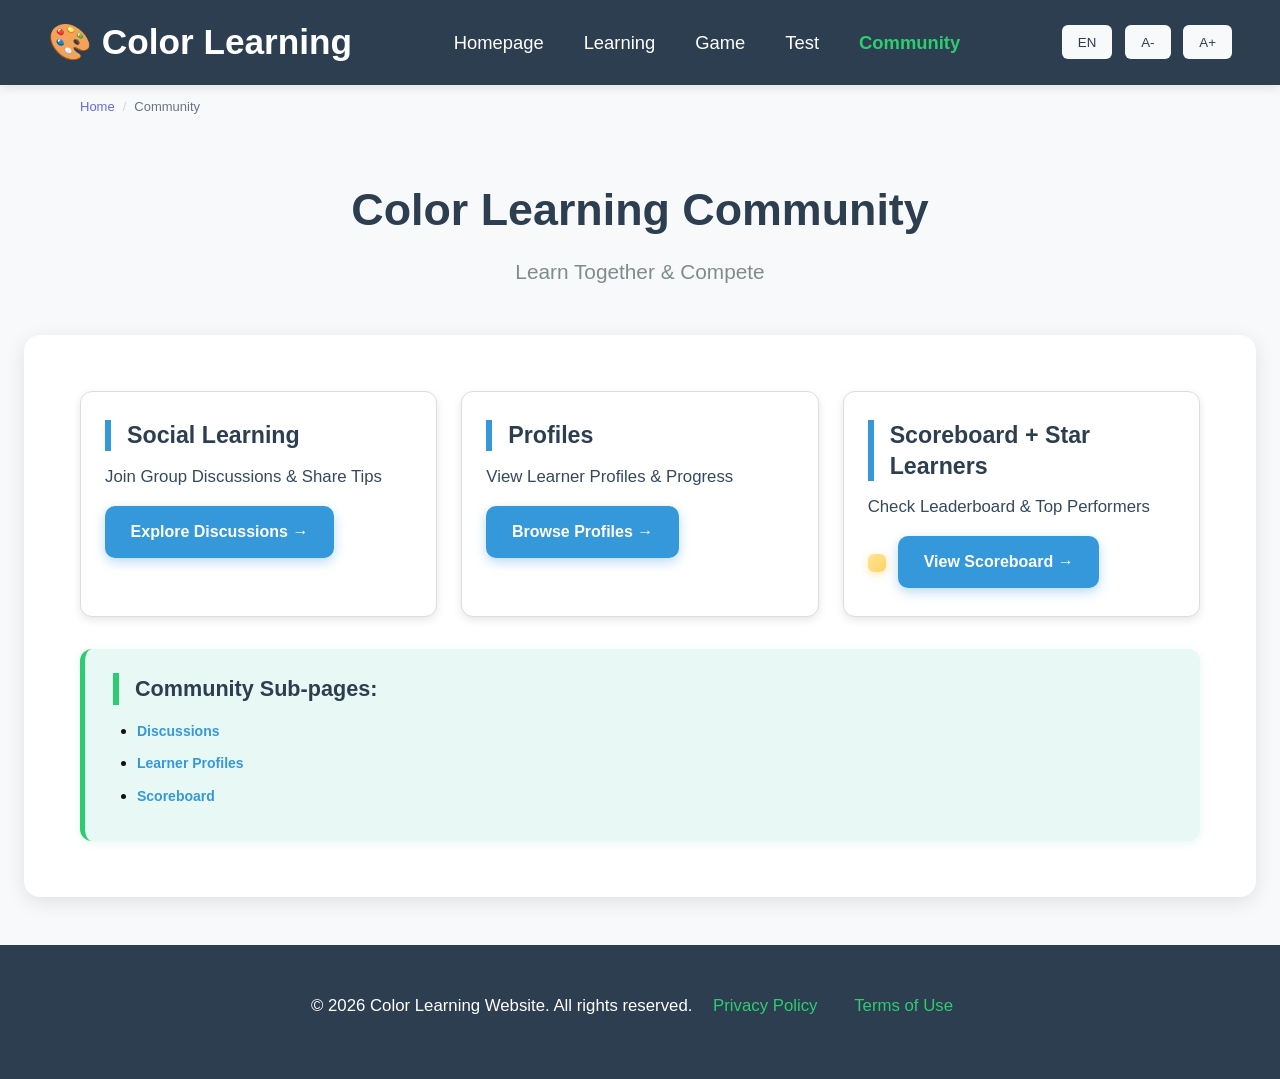
==== commit 57182618: "[Sprint 2] Full Score Compliance Fixes - Moved all inline styles to external CSS files - Added bread" ====
--- a/color-learning/community.html
+++ b/color-learning/community.html
@@ -8,8 +8,10 @@
     <link rel="stylesheet" href="community-pages.css">
 </head>
 <body class="community-pages-body">
+    <a href="#main-content" class="skip-link">Skip to main content</a>
     <nav>
         <div class="logo">🎨 Color Learning</div>
+        <button class="nav-toggle" aria-label="Toggle navigation">☰</button>
         <ul>
             <li><a href="index.html">Homepage</a></li>
             <li><a href="learning.html">Learning</a></li>
@@ -24,7 +26,13 @@
         </div>
     </nav>
 
-    <div class="container">
+    <div class="breadcrumb">
+        <a href="index.html">Home</a>
+        <span class="breadcrumb-sep">/</span>
+        <span class="breadcrumb-current">Community</span>
+    </div>
+
+    <div class="container" id="main-content">
         <h1 class="page-title">Color Learning Community</h1>
         <p class="page-subtitle">Learn Together & Compete</p>
 
@@ -61,9 +69,10 @@
 
     <footer>
         <p>© 2026 Color Learning Website. All rights reserved.
-            <a href="#">Privacy Policy</a>
+            <a href="privacy.html">Privacy Policy</a>
             <a href="#">Terms of Use</a>
         </p>
     </footer>
+    <script src="common.js"></script>
 </body>
 </html>
--- a/color-learning/styles.css
+++ b/color-learning/styles.css
@@ -864,6 +864,72 @@
     .promo-card {
         padding: 30px 24px;
     }
+
+    .nav-toggle {
+        display: block;
+    }
+
+    nav ul {
+        display: none;
+        position: absolute;
+        top: 100%;
+        left: 0;
+        right: 0;
+        background: #FFFFFF;
+        flex-direction: column;
+        padding: 20px;
+        border-bottom: 1px solid #f0f0f0;
+        box-shadow: 0 4px 12px rgba(0,0,0,0.1);
+        z-index: 999;
+    }
+
+    nav ul.nav-open {
+        display: flex;
+    }
+
+    nav ul li {
+        padding: 10px 0;
+    }
+
+    .nav-right {
+        flex-wrap: wrap;
+        gap: 6px;
+        margin-left: auto;
+    }
+
+    .breadcrumb {
+        padding: 12px 20px;
+        font-size: 12px;
+    }
+}
+
+.nav-toggle {
+    display: none;
+    background: none;
+    border: 1px solid #E5E7EB;
+    border-radius: 6px;
+    font-size: 22px;
+    cursor: pointer;
+    padding: 4px 10px;
+    line-height: 1;
+}
+
+.skip-link {
+    position: absolute;
+    top: -50px;
+    left: 0;
+    background: #6366F1;
+    color: #FFFFFF;
+    padding: 10px 20px;
+    z-index: 10000;
+    text-decoration: none;
+    font-weight: 600;
+    border-radius: 0 0 6px 0;
+    transition: top 0.2s;
+}
+
+.skip-link:focus {
+    top: 0;
 }
 
 /* ==============================================
@@ -1350,4 +1416,48 @@
 
 body.high-contrast footer a:hover {
     color: #FFC107;
+}
+
+.privacy-section {
+    background: #fff;
+    padding: 2.5rem;
+    border-radius: 12px;
+    box-shadow: 0 4px 16px rgba(0, 0, 0, 0.08);
+    margin-bottom: 2rem;
+}
+
+.privacy-section h2 {
+    color: #2c3e50;
+    border-left: 5px solid #3498db;
+    padding-left: 1rem;
+    margin-bottom: 1.2rem;
+}
+
+.privacy-section h2.privacy-heading-green {
+    border-left-color: #2ecc71;
+}
+
+.privacy-section h2.privacy-heading-orange {
+    border-left-color: #f39c12;
+}
+
+.privacy-section h2.privacy-heading-red {
+    border-left-color: #e74c3c;
+}
+
+.privacy-section p {
+    line-height: 1.8;
+    color: #34495e;
+    margin-bottom: 1.5rem;
+}
+
+.privacy-section ul {
+    margin-left: 2rem;
+    line-height: 2;
+    color: #34495e;
+    margin-bottom: 1.5rem;
+}
+
+.privacy-section a {
+    color: #3498db;
 }
--- a/color-learning/community-pages.css
+++ b/color-learning/community-pages.css
@@ -720,3 +720,163 @@
         white-space: normal;
     }
 }
+
+.community-pages-body .discussion-content {
+    display: none;
+}
+
+.community-pages-body .discussion-modal {
+    display: none;
+    position: fixed;
+    inset: 0;
+    background: rgba(0, 0, 0, 0.45);
+    align-items: center;
+    justify-content: center;
+    z-index: 1000;
+    padding: 20px;
+}
+
+.community-pages-body .discussion-modal.open {
+    display: flex;
+}
+
+.community-pages-body .discussion-modal-content {
+    background: #fff;
+    width: min(760px, 100%);
+    max-height: 85vh;
+    overflow-y: auto;
+}
+
+.community-pages-body .discussion-modal-header {
+    display: flex;
+    justify-content: space-between;
+    align-items: start;
+    gap: 12px;
+    margin-bottom: 10px;
+}
+
+.community-pages-body .discussion-modal-header h2 {
+    margin: 0;
+}
+
+.community-pages-body .discussion-close-btn {
+    padding: 6px 10px;
+    cursor: pointer;
+    font-weight: 700;
+}
+
+.community-pages-body .discussion-modal-tag {
+    display: inline-block;
+    margin-bottom: 8px;
+    font-size: 0.9rem;
+}
+
+.community-pages-body .discussion-modal-meta {
+    margin-bottom: 12px;
+}
+
+.community-pages-body .new-discussion-form {
+    display: grid;
+    gap: 12px;
+}
+
+.community-pages-body .new-discussion-form label {
+    display: grid;
+    gap: 6px;
+    font-weight: 600;
+}
+
+.community-pages-body .new-discussion-form input,
+.community-pages-body .new-discussion-form textarea {
+    width: 100%;
+    padding: 10px;
+    font-size: 0.95rem;
+    font-family: inherit;
+}
+
+.community-pages-body .new-discussion-form textarea {
+    min-height: 120px;
+    resize: vertical;
+}
+
+.community-pages-body .form-actions {
+    display: flex;
+    justify-content: flex-end;
+    gap: 10px;
+    margin-top: 4px;
+}
+
+.community-pages-body .secondary-btn,
+.community-pages-body .primary-btn {
+    padding: 8px 14px;
+    cursor: pointer;
+    font-weight: 600;
+}
+
+.community-pages-body .profile-details {
+    display: none;
+}
+
+.community-pages-body .profile-modal {
+    display: none;
+    position: fixed;
+    inset: 0;
+    background: rgba(0, 0, 0, 0.45);
+    align-items: center;
+    justify-content: center;
+    z-index: 1000;
+    padding: 20px;
+}
+
+.community-pages-body .profile-modal.open {
+    display: flex;
+}
+
+.community-pages-body .profile-modal-content {
+    background: #fff;
+    width: min(700px, 100%);
+    max-height: 85vh;
+    overflow-y: auto;
+    box-shadow: 0 10px 30px rgba(0, 0, 0, 0.22);
+}
+
+.community-pages-body .profile-modal-header {
+    display: flex;
+    justify-content: space-between;
+    align-items: flex-start;
+    gap: 12px;
+    margin-bottom: 10px;
+}
+
+.community-pages-body .profile-modal-header h2 {
+    margin: 0;
+}
+
+.community-pages-body .profile-close-btn {
+    padding: 6px 10px;
+    cursor: pointer;
+    font-weight: 700;
+}
+
+.community-pages-body .profile-modal-level {
+    display: inline-block;
+    margin-bottom: 8px;
+}
+
+.community-pages-body .profile-modal-stats {
+    margin-bottom: 12px;
+}
+
+.community-pages-body .profile-bio {
+    font-size: 14px;
+    margin-bottom: 10px;
+    line-height: 1.6;
+}
+
+.community-pages-body .profile-focus,
+.community-pages-body .profile-goal,
+.community-pages-body .profile-progress {
+    font-size: 13px;
+    margin-bottom: 6px;
+    line-height: 1.5;
+}
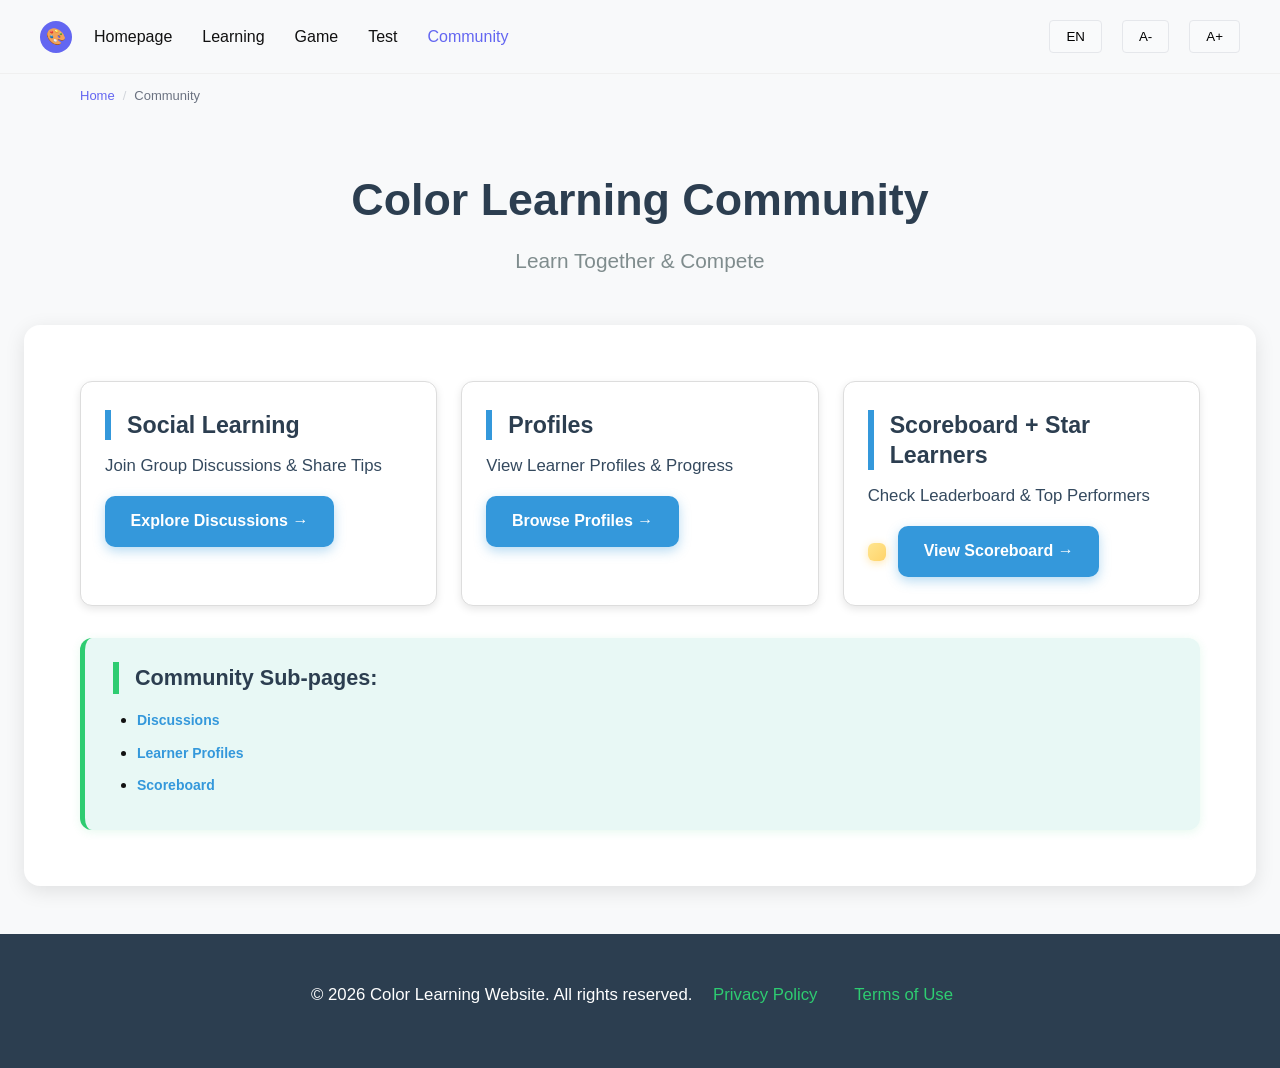
==== commit 30ffd0f4: "Unify navbar and fix global state for language and high contrast mode" ====
--- a/color-learning/community.html
+++ b/color-learning/community.html
@@ -10,7 +10,7 @@
 <body class="community-pages-body">
     <a href="#main-content" class="skip-link">Skip to main content</a>
     <nav>
-        <div class="logo">🎨 Color Learning</div>
+        <div class="logo">🎨</div>
         <button class="nav-toggle" aria-label="Toggle navigation">☰</button>
         <ul>
             <li><a href="index.html">Homepage</a></li>
--- a/color-learning/styles.css
+++ b/color-learning/styles.css
@@ -1418,6 +1418,143 @@
     color: #FFC107;
 }
 
+body.high-contrast.community-pages-body {
+    --primary: #FFFFFF;
+    --secondary: #FFD700;
+    --accent: #FFD700;
+    --light: #000000;
+    --dark: #FFFFFF;
+    --gray: #CCCCCC;
+    --white: #1A1A1A;
+    --border: #555555;
+    --shadow: none;
+    --callout-bg: #1A1A1A;
+    background-color: #000000;
+    color: #FFFFFF;
+}
+
+body.high-contrast .community-pages-body .module {
+    background: #1A1A1A;
+    border-color: #555555;
+}
+
+body.high-contrast .community-pages-body .module h3 {
+    color: #FFD700;
+    border-left-color: #FFD700;
+}
+
+body.high-contrast .community-pages-body .module p {
+    color: #CCCCCC;
+}
+
+body.high-contrast .community-pages-body .module-link {
+    background: #FFD700;
+    color: #000000;
+}
+
+body.high-contrast .community-pages-body .module-link:hover {
+    background: #FFC107;
+}
+
+body.high-contrast .community-pages-body .content-section {
+    background: #1A1A1A;
+    border-color: #555555;
+}
+
+body.high-contrast .community-pages-body .page-title {
+    color: #FFFFFF;
+}
+
+body.high-contrast .community-pages-body .page-subtitle {
+    color: #CCCCCC;
+}
+
+body.high-contrast .community-pages-body .subpages-list {
+    color: #CCCCCC;
+}
+
+body.high-contrast .community-pages-body .subpages-list a {
+    color: #FFD700;
+}
+
+body.high-contrast .community-pages-body footer {
+    background: #1A1A1A;
+    border-top-color: #555555;
+}
+
+body.high-contrast .community-pages-body footer p {
+    color: #CCCCCC;
+}
+
+body.high-contrast .community-pages-body footer a {
+    color: #FFD700;
+}
+
+body.high-contrast .community-pages-body .discussion-card {
+    background: #1A1A1A;
+    border-color: #555555;
+}
+
+body.high-contrast .community-pages-body .discussion-card h4 {
+    color: #FFFFFF;
+}
+
+body.high-contrast .community-pages-body .discussion-card p {
+    color: #CCCCCC;
+}
+
+body.high-contrast .community-pages-body .filter-btn {
+    background: #1A1A1A;
+    border-color: #555555;
+    color: #CCCCCC;
+}
+
+body.high-contrast .community-pages-body .filter-btn:hover,
+body.high-contrast .community-pages-body .filter-btn.active {
+    background: #FFD700;
+    color: #000000;
+}
+
+body.high-contrast .community-pages-body .profile-card {
+    background: #1A1A1A;
+    border-color: #555555;
+}
+
+body.high-contrast .community-pages-body .profile-card h4 {
+    color: #FFFFFF;
+}
+
+body.high-contrast .community-pages-body .leaderboard-table {
+    background: #1A1A1A;
+    border-color: #555555;
+}
+
+body.high-contrast .community-pages-body .leaderboard-table th {
+    background: #333333;
+    color: #FFD700;
+    border-color: #555555;
+}
+
+body.high-contrast .community-pages-body .leaderboard-table td {
+    color: #CCCCCC;
+    border-color: #555555;
+}
+
+body.high-contrast .privacy-section {
+    background: #1A1A1A;
+    border-color: #555555;
+}
+
+body.high-contrast .privacy-section h2 {
+    color: #FFD700;
+    border-left-color: #FFD700;
+}
+
+body.high-contrast .privacy-section p,
+body.high-contrast .privacy-section li {
+    color: #CCCCCC;
+}
+
 .privacy-section {
     background: #fff;
     padding: 2.5rem;
--- a/color-learning/community-pages.css
+++ b/color-learning/community-pages.css
@@ -24,82 +24,6 @@
     font-family: 'Segoe UI', Roboto, Arial, sans-serif;
 }
 
-.community-pages-body nav {
-    display: flex;
-    align-items: center;
-    justify-content: space-between;
-    padding: 1rem 3rem;
-    background: var(--primary);
-    color: var(--white);
-    position: sticky;
-    top: 0;
-    z-index: 999;
-    box-shadow: 0 3px 10px var(--shadow);
-    border-bottom: none;
-}
-
-.community-pages-body .logo {
-    font-size: 2.2rem;
-    font-weight: bold;
-    display: flex;
-    align-items: center;
-    gap: 0.6rem;
-    color: var(--white);
-    width: auto;
-    height: auto;
-    margin-right: 0;
-    background: none;
-    border-radius: 0;
-}
-
-.community-pages-body nav ul {
-    display: flex;
-    list-style: none;
-    gap: 2.5rem;
-}
-
-.community-pages-body nav a {
-    color: var(--white);
-    text-decoration: none;
-    font-size: 1.15rem;
-    padding: 0.6rem 0;
-    font-weight: 500;
-}
-
-.community-pages-body nav a.active {
-    color: var(--accent);
-    font-weight: 600;
-}
-
-.community-pages-body nav a:hover {
-    color: var(--secondary);
-    text-decoration: none;
-}
-
-.community-pages-body .nav-right {
-    margin-left: 0;
-    display: flex;
-    gap: 0.8rem;
-    align-items: center;
-}
-
-.community-pages-body .lang-btn,
-.community-pages-body .font-btn {
-    padding: 0.6rem 1rem;
-    border: none;
-    border-radius: 6px;
-    cursor: pointer;
-    background: var(--light);
-    color: var(--primary);
-    font-weight: 500;
-}
-
-.community-pages-body .lang-btn:hover,
-.community-pages-body .font-btn:hover {
-    background: var(--secondary);
-    color: var(--white);
-}
-
 .community-pages-body .container {
     max-width: 1400px;
     margin: 3rem auto;
@@ -697,17 +621,6 @@
 }
 
 @media (max-width: 768px) {
-    .community-pages-body nav {
-        padding: 1rem 1.5rem;
-        flex-wrap: wrap;
-        gap: 1rem;
-    }
-
-    .community-pages-body nav ul {
-        gap: 1.2rem;
-        flex-wrap: wrap;
-    }
-
     .community-pages-body .page-title {
         font-size: 2.2rem;
     }
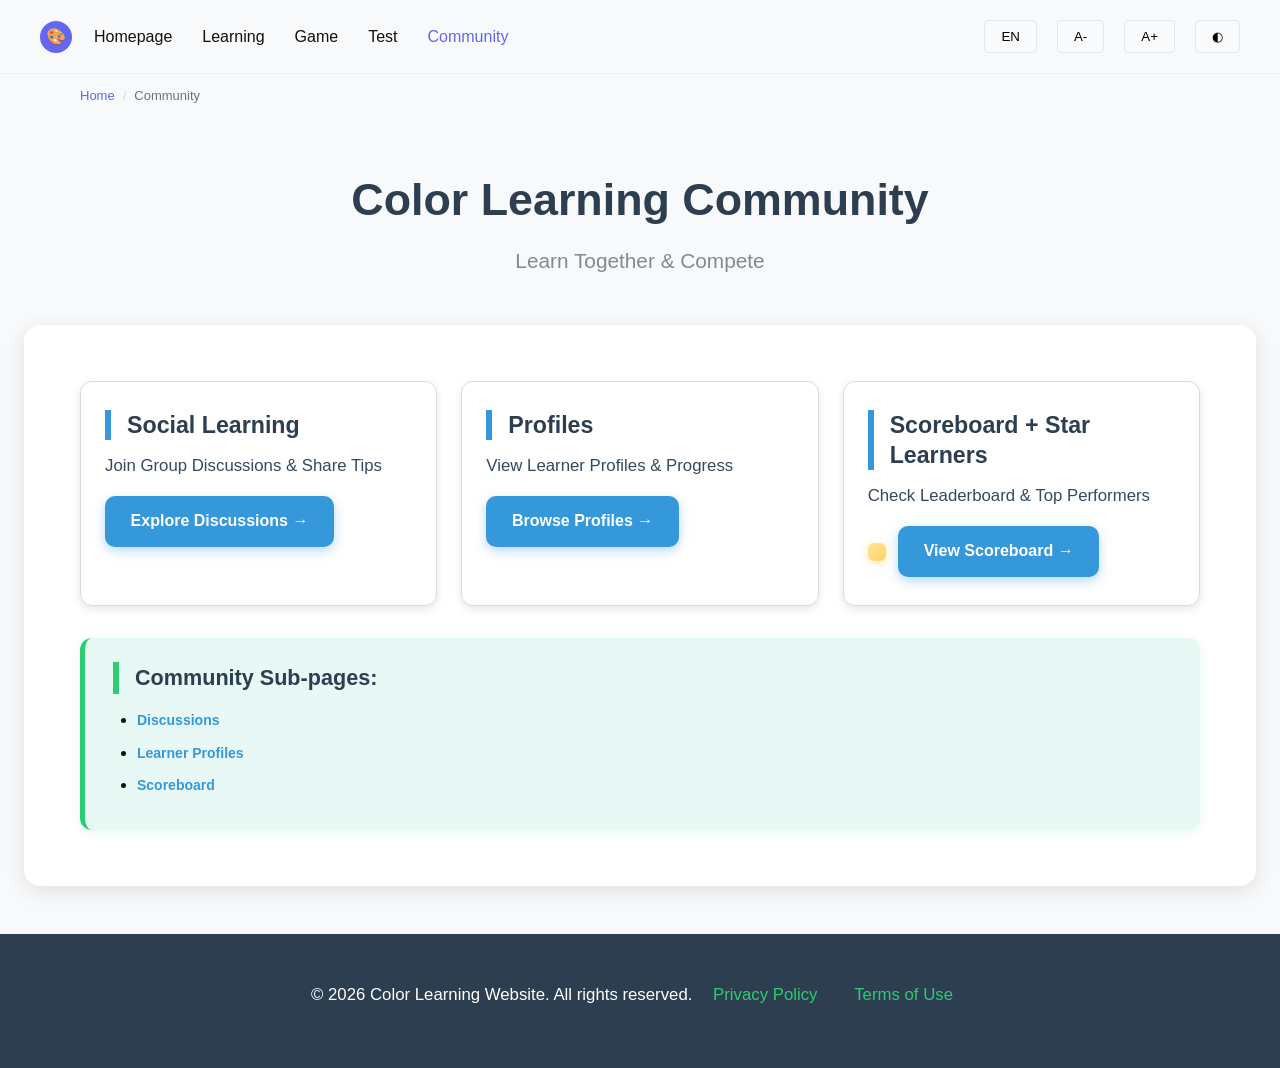
==== commit 7eaa0c45: "Implement global effects for all buttons" ====
--- a/color-learning/community.html
+++ b/color-learning/community.html
@@ -6,6 +6,7 @@
     <title>Community - Color Learning</title>
     <link rel="stylesheet" href="styles.css">
     <link rel="stylesheet" href="community-pages.css">
+    <script src="site-settings.js"></script>
 </head>
 <body class="community-pages-body">
     <a href="#main-content" class="skip-link">Skip to main content</a>
@@ -23,6 +24,7 @@
             <button class="lang-btn">EN</button>
             <button class="font-btn">A-</button>
             <button class="font-btn">A+</button>
+            <button class="font-btn" id="contrastToggle" aria-label="Toggle high contrast mode">◐</button>
         </div>
     </nav>
 
--- a/color-learning/styles.css
+++ b/color-learning/styles.css
@@ -955,16 +955,28 @@
 }
 
 .usp-item {
+    display: block;
     text-align: center;
     padding: 30px 20px;
     border: 1px solid #E5E7EB;
     border-radius: 8px;
-    transition: border-color 0.2s, box-shadow 0.2s;
-}
-
-.usp-item:hover {
+    color: inherit;
+    text-decoration: none;
+    cursor: pointer;
+    transition: border-color 0.2s, box-shadow 0.2s, transform 0.2s;
+}
+
+.usp-item:hover,
+.usp-item:focus-visible {
     border-color: #6366F1;
-    box-shadow: 0 2px 12px rgba(99, 102, 241, 0.08);
+    box-shadow: 0 4px 16px rgba(99, 102, 241, 0.12);
+    transform: translateY(-2px);
+    outline: none;
+}
+
+.usp-item:focus-visible {
+    outline: 2px solid #6366F1;
+    outline-offset: 2px;
 }
 
 .usp-icon {
--- a/color-learning/community-pages.css
+++ b/color-learning/community-pages.css
@@ -484,11 +484,17 @@
     padding-left: 1rem;
 }
 
+.community-pages-body .leaderboard-table-wrap {
+    overflow-x: auto;
+    -webkit-overflow-scrolling: touch;
+}
+
 .community-pages-body .leaderboard-table {
     border-radius: 12px;
     overflow: hidden;
     box-shadow: 0 3px 8px var(--shadow);
     border: 1px solid var(--border);
+    min-width: 520px;
 }
 
 .community-pages-body .leaderboard-table tr {
@@ -688,6 +694,247 @@
     margin-bottom: 12px;
 }
 
+.community-pages-body .discussion-excerpt {
+    font-size: 0.95rem;
+    color: var(--gray);
+    line-height: 1.5;
+    margin: 0 0 1rem;
+}
+
+.community-pages-body #discussionModal.forum-max {
+    padding: 0;
+    align-items: stretch;
+    justify-content: stretch;
+}
+
+.community-pages-body #discussionModal.forum-max .discussion-modal-content {
+    width: 100%;
+    max-width: none;
+    max-height: none;
+    height: 100vh;
+    height: 100dvh;
+    border-radius: 0;
+    display: flex;
+    flex-direction: column;
+    overflow: hidden;
+    padding: 0;
+    box-shadow: none;
+}
+
+.community-pages-body .forum-modal-header-wrap {
+    flex-shrink: 0;
+    padding: 1rem 1.25rem 1rem;
+    border-bottom: 1px solid var(--border);
+    background: var(--white);
+}
+
+.community-pages-body #discussionModal.forum-max .discussion-modal-header {
+    margin-bottom: 0.35rem;
+}
+
+.community-pages-body #discussionModal.forum-max .discussion-modal-tag,
+.community-pages-body #discussionModal.forum-max .discussion-modal-meta {
+    margin-bottom: 0.25rem;
+}
+
+.community-pages-body .forum-thread-scroll {
+    flex: 1;
+    overflow-y: auto;
+    padding: 0.75rem 1.25rem 1rem;
+    background: #f4f6f8;
+}
+
+.community-pages-body .forum-post {
+    display: flex;
+    gap: 1rem;
+    padding: 1.1rem 1.15rem;
+    margin-bottom: 0.75rem;
+    background: var(--white);
+    border: 1px solid var(--border);
+    border-radius: 12px;
+    box-shadow: 0 1px 4px rgba(0, 0, 0, 0.06);
+}
+
+.community-pages-body .forum-post.is-op {
+    border-left: 4px solid var(--secondary);
+}
+
+.community-pages-body .forum-post-avatar {
+    width: 48px;
+    height: 48px;
+    border-radius: 50%;
+    display: flex;
+    align-items: center;
+    justify-content: center;
+    font-weight: 700;
+    font-size: 0.9rem;
+    color: #fff;
+    flex-shrink: 0;
+    background: linear-gradient(135deg, #3498db, #2980b9);
+}
+
+.community-pages-body .forum-post:nth-child(5n + 2) .forum-post-avatar {
+    background: linear-gradient(135deg, #9b59b6, #8e44ad);
+}
+
+.community-pages-body .forum-post:nth-child(5n + 3) .forum-post-avatar {
+    background: linear-gradient(135deg, #1abc9c, #16a085);
+}
+
+.community-pages-body .forum-post:nth-child(5n + 4) .forum-post-avatar {
+    background: linear-gradient(135deg, #e67e22, #d35400);
+}
+
+.community-pages-body .forum-post:nth-child(5n + 5) .forum-post-avatar {
+    background: linear-gradient(135deg, #34495e, #2c3e50);
+}
+
+.community-pages-body .forum-post-main {
+    flex: 1;
+    min-width: 0;
+}
+
+.community-pages-body .forum-post-header {
+    display: flex;
+    flex-wrap: wrap;
+    align-items: baseline;
+    gap: 0.35rem 0.65rem;
+    margin-bottom: 0.45rem;
+    font-size: 0.9rem;
+}
+
+.community-pages-body .forum-author {
+    font-weight: 700;
+    color: var(--primary);
+}
+
+.community-pages-body .forum-op-badge {
+    font-size: 0.72rem;
+    font-weight: 700;
+    text-transform: uppercase;
+    letter-spacing: 0.04em;
+    color: #fff;
+    background: var(--secondary);
+    padding: 0.15rem 0.45rem;
+    border-radius: 6px;
+}
+
+.community-pages-body .forum-post-header time {
+    color: var(--gray);
+    font-size: 0.85rem;
+}
+
+.community-pages-body .forum-post-body {
+    font-size: 0.98rem;
+    line-height: 1.55;
+    color: var(--dark);
+}
+
+.community-pages-body .forum-post-body p {
+    margin: 0 0 0.5rem;
+}
+
+.community-pages-body .forum-post-body p:last-child {
+    margin-bottom: 0;
+}
+
+.community-pages-body .forum-composer {
+    flex-shrink: 0;
+    border-top: 1px solid var(--border);
+    padding: 1rem 1.25rem 1.25rem;
+    background: var(--white);
+}
+
+.community-pages-body .forum-composer-row {
+    display: flex;
+    gap: 1rem;
+    align-items: flex-start;
+}
+
+.community-pages-body .forum-avatar-lg {
+    width: 52px;
+    height: 52px;
+    border-radius: 50%;
+    display: flex;
+    align-items: center;
+    justify-content: center;
+    font-weight: 700;
+    color: #fff;
+    flex-shrink: 0;
+    background: linear-gradient(135deg, #95a5a6, #7f8c8d);
+}
+
+.community-pages-body .forum-composer-main {
+    flex: 1;
+    display: grid;
+    gap: 0.5rem;
+    min-width: 0;
+}
+
+.community-pages-body .forum-composer-main input,
+.community-pages-body .forum-composer-main textarea {
+    width: 100%;
+    padding: 0.65rem 0.75rem;
+    border: 1px solid var(--border);
+    border-radius: 10px;
+    font-family: inherit;
+    font-size: 0.95rem;
+}
+
+.community-pages-body .forum-composer-main textarea {
+    resize: vertical;
+    min-height: 72px;
+}
+
+.community-pages-body .forum-composer-actions {
+    display: flex;
+    justify-content: flex-end;
+}
+
+.community-pages-body .leaderboard-actions {
+    text-align: right;
+    vertical-align: middle;
+}
+
+.community-pages-body .scoreboard-bonus-wrap {
+    display: inline-flex;
+    flex-wrap: wrap;
+    align-items: center;
+    justify-content: flex-end;
+    gap: 0.35rem;
+}
+
+.community-pages-body .scoreboard-bonus-wrap input[type="number"] {
+    width: 4.5rem;
+    padding: 0.35rem 0.4rem;
+    border: 1px solid var(--border);
+    border-radius: 8px;
+    font-size: 0.85rem;
+}
+
+.community-pages-body .bonus-chip-btn,
+.community-pages-body .bonus-apply-btn {
+    padding: 0.35rem 0.55rem;
+    font-size: 0.8rem;
+    font-weight: 600;
+    border-radius: 8px;
+    cursor: pointer;
+    border: 1px solid var(--border);
+    background: var(--light);
+    color: var(--dark);
+}
+
+.community-pages-body .bonus-chip-btn:hover,
+.community-pages-body .bonus-apply-btn:hover {
+    border-color: var(--secondary);
+    background: rgba(52, 152, 219, 0.1);
+}
+
+.community-pages-body .bonus-apply-btn {
+    background: rgba(46, 204, 113, 0.15);
+    border-color: rgba(46, 204, 113, 0.5);
+}
+
 .community-pages-body .new-discussion-form {
     display: grid;
     gap: 12px;
@@ -793,3 +1040,53 @@
     margin-bottom: 6px;
     line-height: 1.5;
 }
+
+.community-pages-body .visually-hidden {
+    position: absolute;
+    width: 1px;
+    height: 1px;
+    padding: 0;
+    margin: -1px;
+    overflow: hidden;
+    clip: rect(0, 0, 0, 0);
+    white-space: nowrap;
+    border: 0;
+}
+
+.community-pages-body .leaderboard-table caption {
+    text-align: left;
+    padding: 0.5rem 0;
+}
+
+.community-pages-body .leaderboard-table thead th {
+    padding: 0.65rem 1rem;
+    font-size: 0.82rem;
+    font-weight: 700;
+    text-align: left;
+    color: var(--primary);
+    background: #ecf0f1;
+    border-bottom: 1px solid var(--border);
+}
+
+/* Bilingual inline pairs (toggle with html[lang="zh"]) */
+.community-pages-body .i18n-zh {
+    display: none !important;
+}
+
+html[lang="zh"] .community-pages-body .i18n-en {
+    display: none !important;
+}
+
+html[lang="zh"] .community-pages-body .i18n-zh {
+    display: inline !important;
+}
+
+html[lang="zh"] .community-pages-body .i18n-zh.i18n-block,
+html[lang="zh"] .community-pages-body p .i18n-zh,
+html[lang="zh"] .community-pages-body h3 .i18n-zh {
+    display: block !important;
+}
+
+html[lang="zh"] .community-pages-body button .i18n-zh {
+    display: inline !important;
+}
